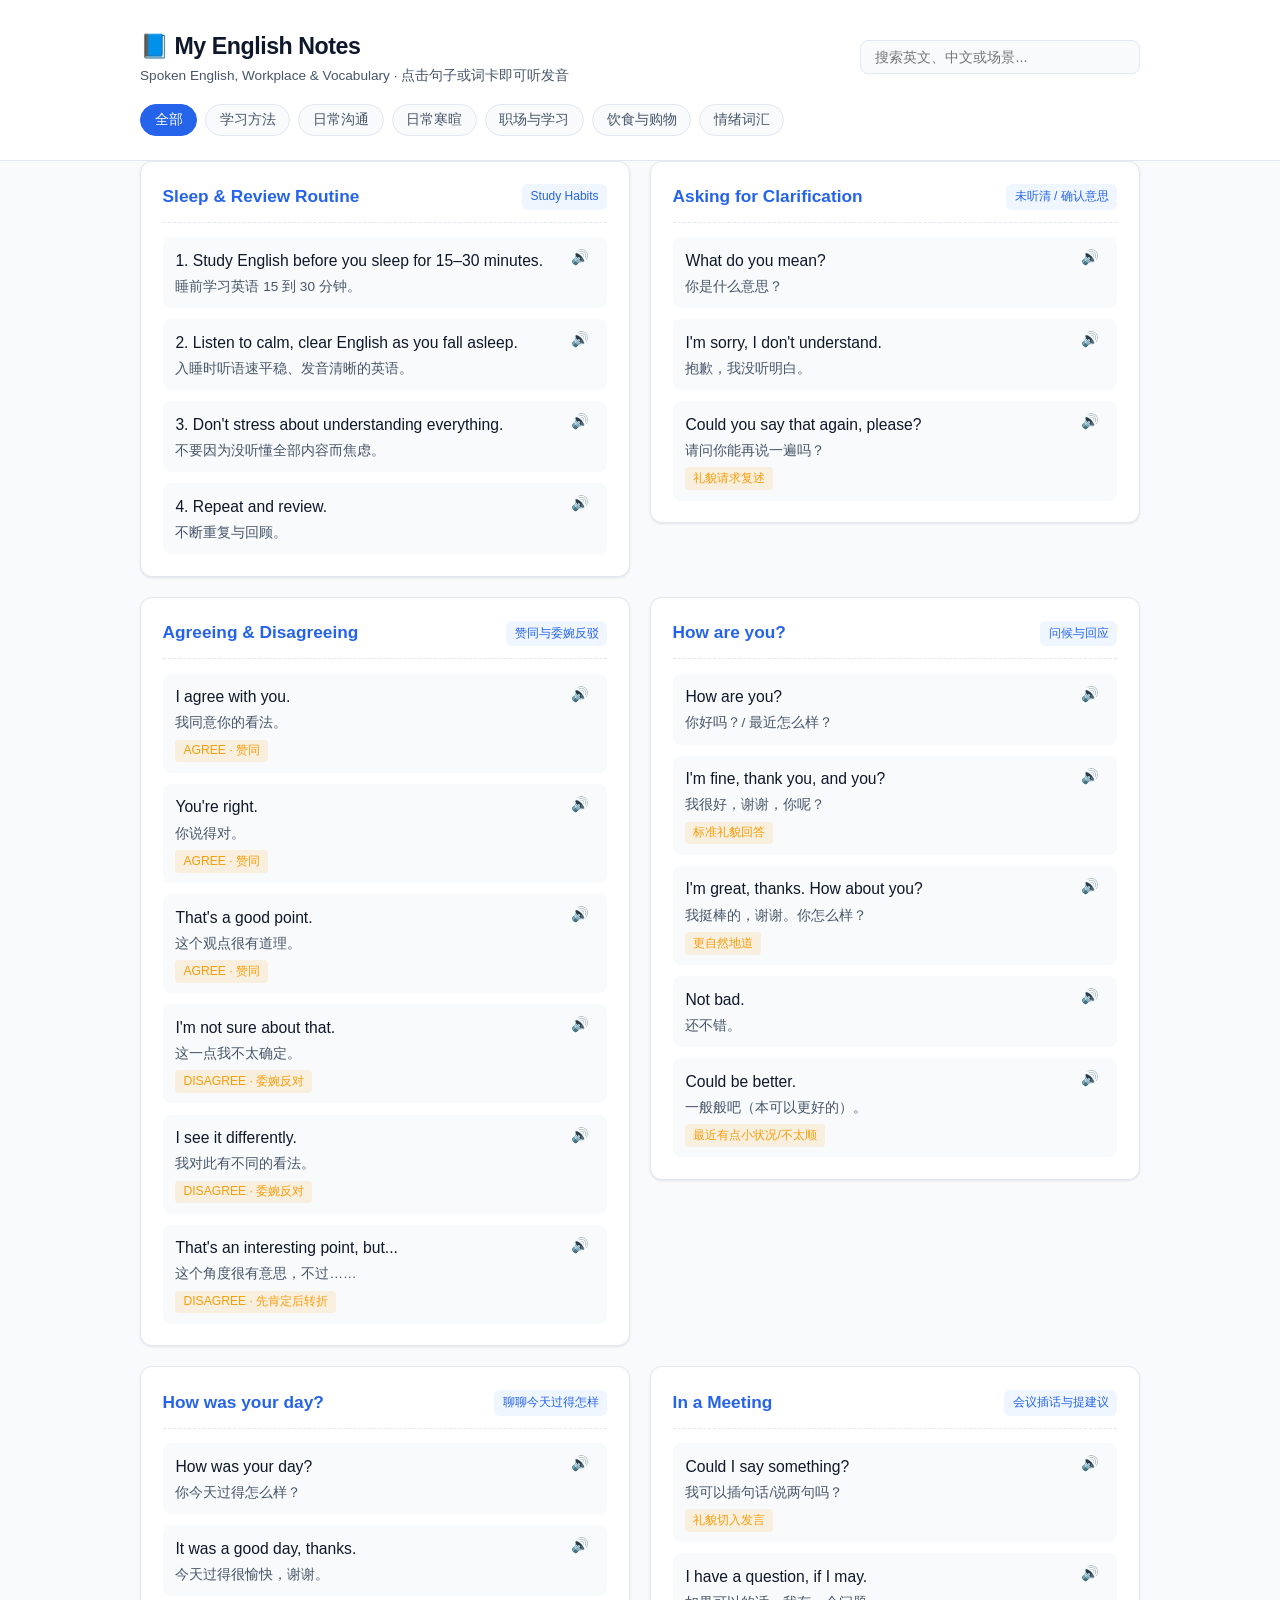
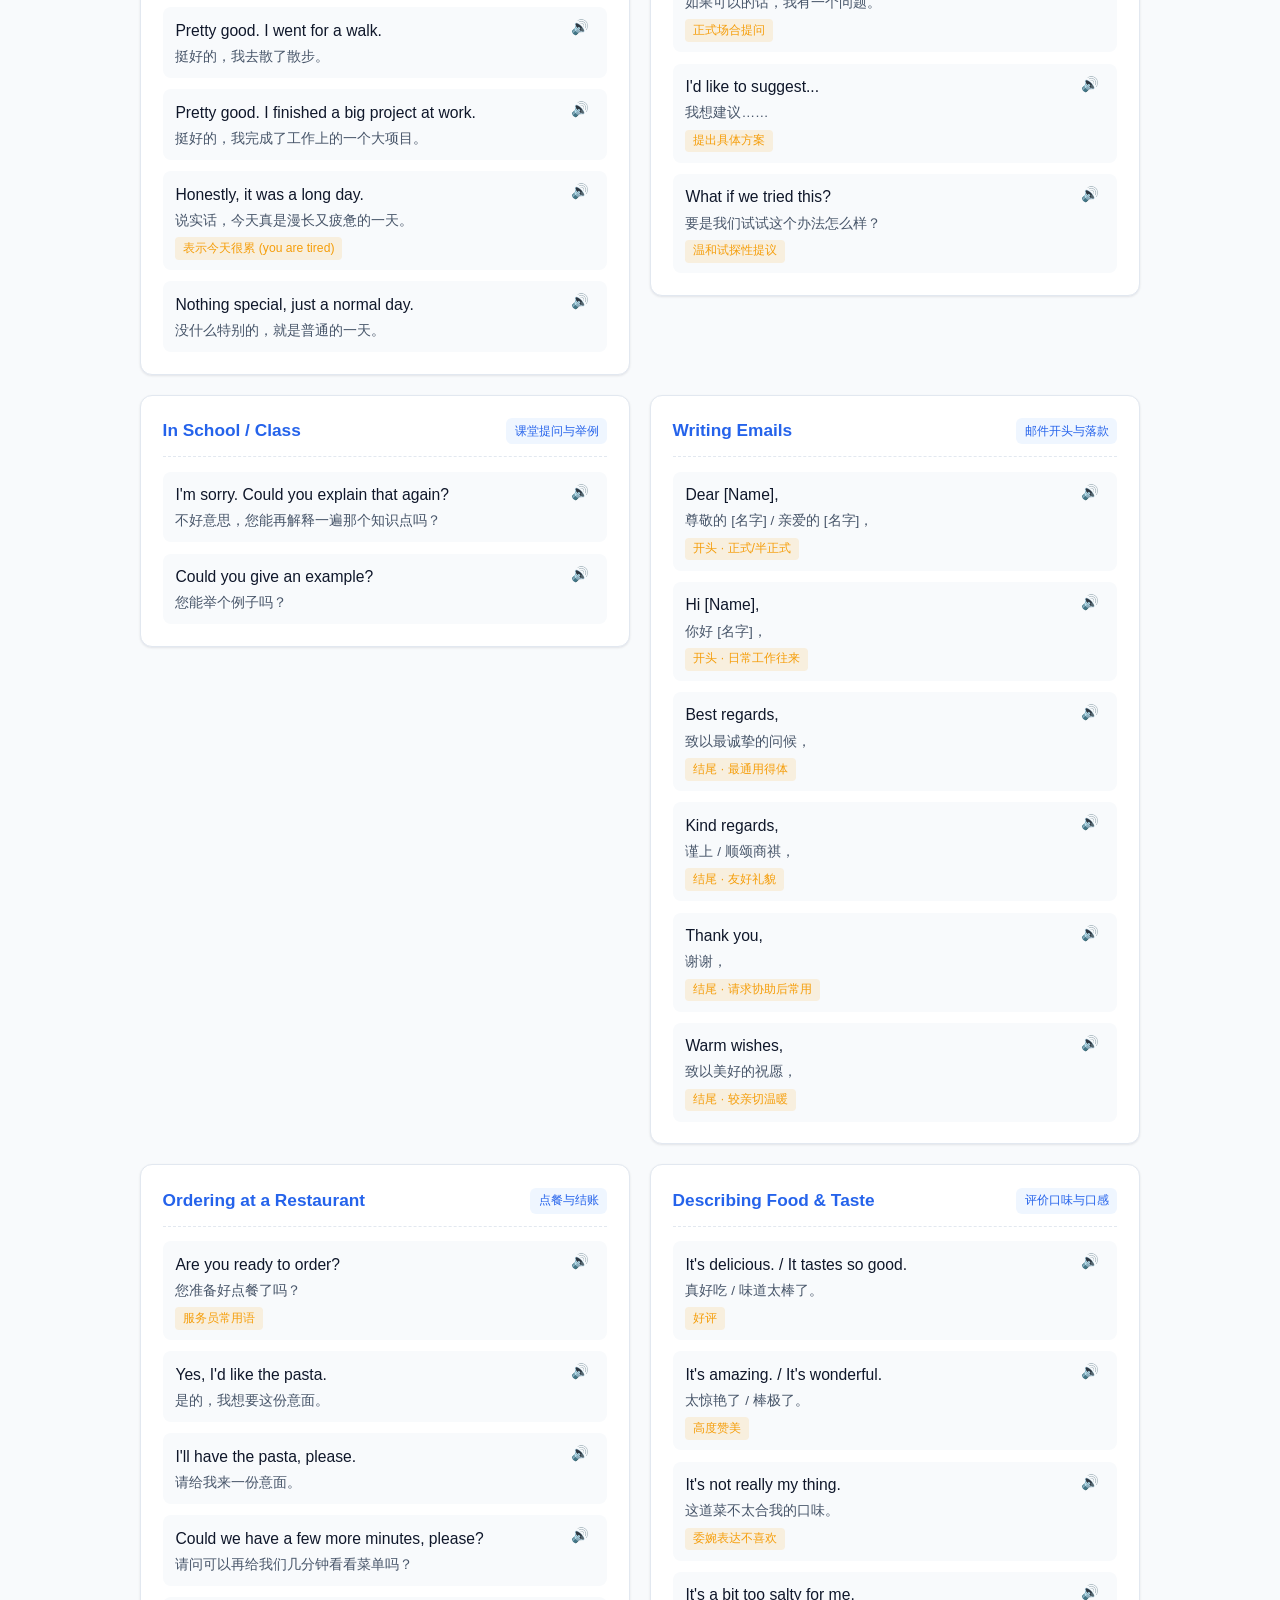
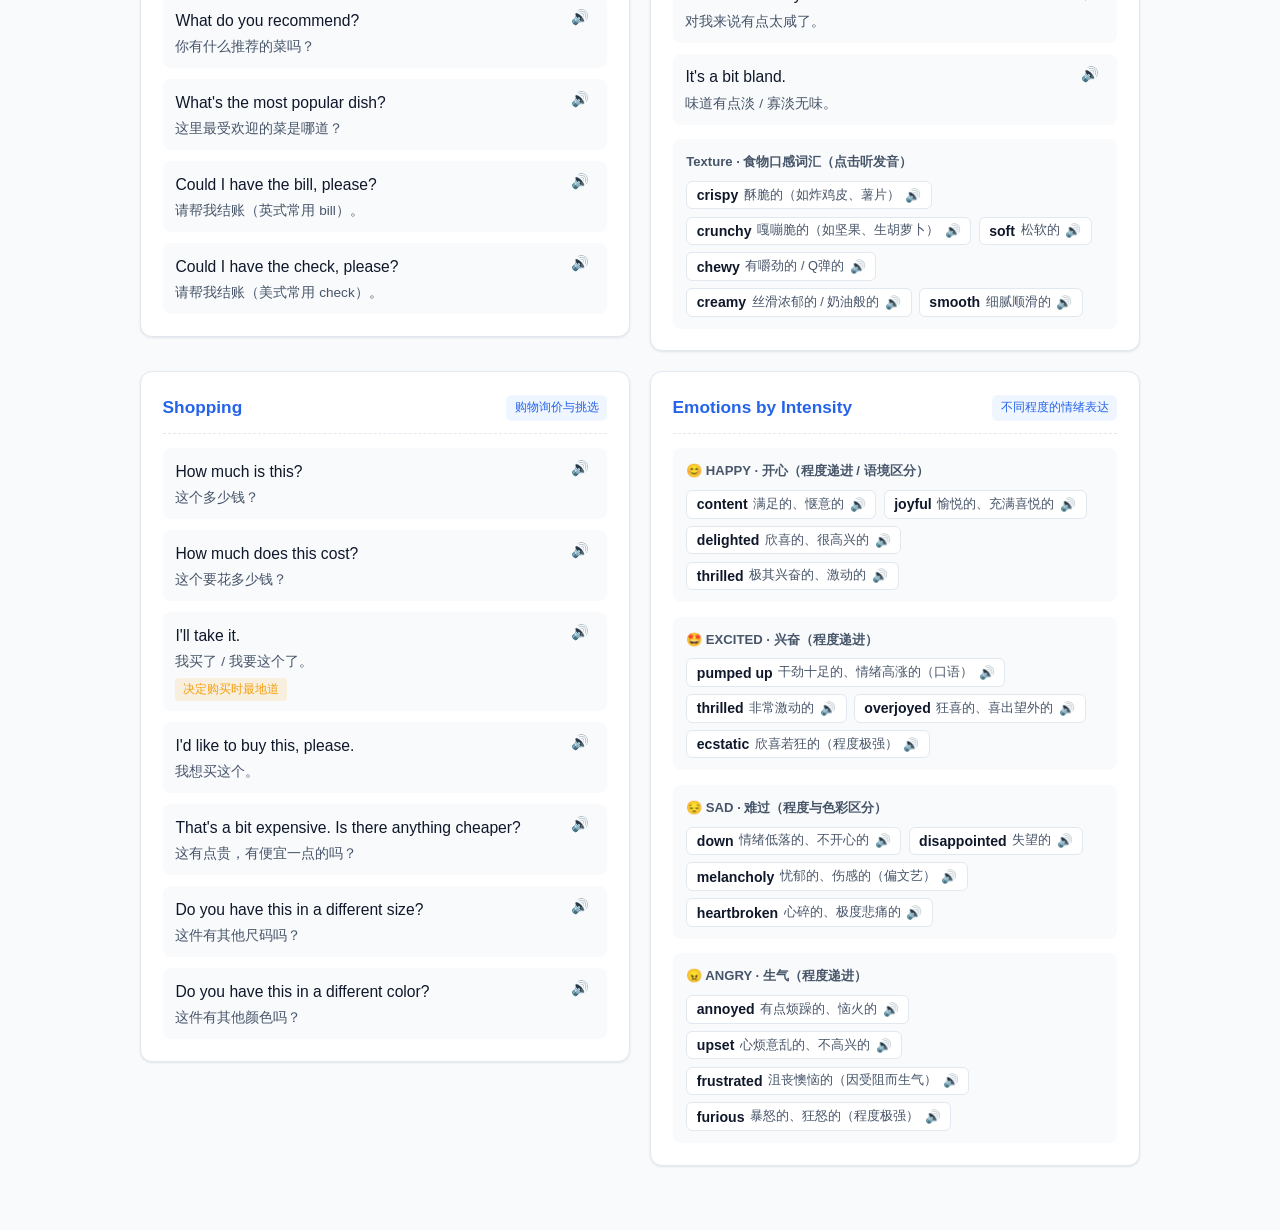
==== index.html @ f91c191b "init: add session 01 english notes" ====
<!doctype html>
<html lang="zh-CN">
  <head>
    <meta charset="UTF-8" />
    <meta name="viewport" content="width=device-width, initial-scale=1.0" />
    <title>My English Notes | 英语口语与场景笔记</title>
    <style>
      :root {
        --bg: #f8fafc;
        --card-bg: #ffffff;
        --text-main: #0f172a;
        --text-sub: #475569;
        --text-muted: #94a3b8;
        --primary: #2563eb;
        --primary-light: #eff6ff;
        --border: #e2e8f0;
        --accent-green: #10b981;
        --accent-amber: #f59e0b;
        --accent-purple: #8b5cf6;
        --shadow:
          0 1px 3px rgba(15, 23, 42, 0.06), 0 1px 2px rgba(15, 23, 42, 0.04);
      }

      @media (prefers-color-scheme: dark) {
        :root {
          --bg: #0f172a;
          --card-bg: #1e293b;
          --text-main: #f1f5f9;
          --text-sub: #cbd5e1;
          --text-muted: #64748b;
          --primary: #60a5fa;
          --primary-light: rgba(59, 130, 246, 0.15);
          --border: #334155;
          --shadow: 0 1px 3px rgba(0, 0, 0, 0.3);
        }
      }

      * {
        box-sizing: border-box;
        margin: 0;
        padding: 0;
      }

      body {
        font-family:
          -apple-system, BlinkMacSystemFont, "Segoe UI", Roboto, "PingFang SC",
          "Microsoft YaHei", sans-serif;
        background-color: var(--bg);
        color: var(--text-main);
        line-height: 1.6;
        padding-bottom: 4rem;
      }

      header {
        background: var(--card-bg);
        border-bottom: 1px solid var(--border);
        padding: 1.75rem 1.25rem 1.25rem;
        position: sticky;
        top: 0;
        z-index: 10;
      }

      .container {
        max-width: 1040px;
        margin: 0 auto;
        padding: 0 1.25rem;
      }

      .header-top {
        display: flex;
        flex-wrap: wrap;
        justify-content: space-between;
        align-items: center;
        gap: 1rem;
        margin-bottom: 1.1rem;
      }

      h1 {
        font-size: 1.45rem;
        font-weight: 700;
        letter-spacing: -0.02em;
      }

      .subtitle {
        font-size: 0.85rem;
        color: var(--text-sub);
      }

      .search-box {
        position: relative;
        width: 100%;
        max-width: 280px;
      }

      .search-box input {
        width: 100%;
        padding: 0.5rem 0.9rem;
        border: 1px solid var(--border);
        border-radius: 8px;
        background: var(--bg);
        color: var(--text-main);
        font-size: 0.9rem;
        outline: none;
        transition: border-color 0.2s;
      }

      .search-box input:focus {
        border-color: var(--primary);
      }

      .filters {
        display: flex;
        gap: 0.5rem;
        overflow-x: auto;
        padding-bottom: 0.25rem;
      }

      .filter-btn {
        border: 1px solid var(--border);
        background: var(--bg);
        color: var(--text-sub);
        padding: 0.35rem 0.85rem;
        border-radius: 999px;
        font-size: 0.85rem;
        cursor: pointer;
        white-space: nowrap;
        transition: all 0.15s;
      }

      .filter-btn:hover {
        border-color: var(--primary);
        color: var(--primary);
      }

      .filter-btn.active {
        background: var(--primary);
        border-color: var(--primary);
        color: #ffffff;
        font-weight: 500;
      }

      main {
        margin-top: 1.75rem;
      }

      .grid {
        display: grid;
        grid-template-columns: repeat(auto-fill, minmax(440px, 1fr));
        gap: 1.25rem;
        align-items: start;
      }

      @media (max-width: 520px) {
        .grid {
          grid-template-columns: 1fr;
        }
      }

      .card {
        background: var(--card-bg);
        border: 1px solid var(--border);
        border-radius: 12px;
        padding: 1.35rem;
        box-shadow: var(--shadow);
        display: flex;
        flex-direction: column;
        gap: 0.9rem;
      }

      .card-header {
        display: flex;
        justify-content: space-between;
        align-items: center;
        border-bottom: 1px dashed var(--border);
        padding-bottom: 0.7rem;
        gap: 0.5rem;
      }

      .card-title {
        font-size: 1.08rem;
        font-weight: 650;
        color: var(--primary);
      }

      .badge {
        font-size: 0.75rem;
        padding: 0.2rem 0.55rem;
        border-radius: 6px;
        background: var(--primary-light);
        color: var(--primary);
        font-weight: 500;
        white-space: nowrap;
      }

      /* 句型列表样式 */
      .phrase-list {
        list-style: none;
        display: flex;
        flex-direction: column;
        gap: 0.7rem;
      }

      .phrase-item {
        padding: 0.65rem 0.8rem;
        border-radius: 8px;
        background: var(--bg);
      }

      .phrase-top {
        display: flex;
        justify-content: space-between;
        align-items: flex-start;
        gap: 0.5rem;
      }

      .en-text {
        font-size: 0.98rem;
        font-weight: 500;
        color: var(--text-main);
      }

      .speak-btn {
        background: none;
        border: none;
        cursor: pointer;
        color: var(--text-muted);
        padding: 0.1rem 0.35rem;
        border-radius: 6px;
        font-size: 0.9rem;
        flex-shrink: 0;
        transition: all 0.15s;
      }

      .speak-btn:hover {
        background: var(--primary-light);
        color: var(--primary);
      }

      .zh-text {
        font-size: 0.85rem;
        color: var(--text-sub);
        margin-top: 0.2rem;
      }

      .note-tag {
        display: inline-block;
        margin-top: 0.35rem;
        font-size: 0.76rem;
        color: var(--accent-amber);
        background: rgba(245, 158, 11, 0.12);
        padding: 0.1rem 0.5rem;
        border-radius: 4px;
      }

      /* 词汇分组芯片样式（用于情绪分级、食物口感） */
      .vocab-group {
        background: var(--bg);
        border-radius: 8px;
        padding: 0.75rem 0.85rem;
      }

      .vocab-group-title {
        font-size: 0.82rem;
        font-weight: 600;
        color: var(--text-sub);
        margin-bottom: 0.55rem;
        display: flex;
        justify-content: space-between;
      }

      .word-pills {
        display: flex;
        flex-wrap: wrap;
        gap: 0.45rem;
      }

      .word-pill {
        display: inline-flex;
        align-items: center;
        gap: 0.35rem;
        background: var(--card-bg);
        border: 1px solid var(--border);
        padding: 0.3rem 0.6rem;
        border-radius: 6px;
        font-size: 0.88rem;
        cursor: pointer;
        transition: all 0.15s;
      }

      .word-pill:hover {
        border-color: var(--primary);
        background: var(--primary-light);
      }

      .word-pill strong {
        color: var(--text-main);
        font-weight: 600;
      }

      .word-pill span {
        color: var(--text-sub);
        font-size: 0.8rem;
      }

      .empty-state {
        text-align: center;
        padding: 3rem 1rem;
        color: var(--text-muted);
        display: none;
      }
    </style>
  </head>
  <body>
    <header>
      <div class="container">
        <div class="header-top">
          <div>
            <h1>📘 My English Notes</h1>
            <div class="subtitle">
              Spoken English, Workplace &amp; Vocabulary ·
              点击句子或词卡即可听发音
            </div>
          </div>
          <div class="search-box">
            <input
              type="text"
              id="searchInput"
              placeholder="搜索英文、中文或场景..."
            />
          </div>
        </div>
        <div class="filters" id="filterBar"></div>
      </div>
    </header>

    <main class="container">
      <div class="grid" id="notesGrid"></div>
      <div class="empty-state" id="emptyState">
        没有找到匹配的笔记，换个关键词试试吧。
      </div>
    </main>

    <script>
      const NOTES_DATA = [
        {
          category: "学习方法",
          title: "Sleep & Review Routine",
          tag: "Study Habits",
          type: "phrases",
          items: [
            {
              en: "1. Study English before you sleep for 15–30 minutes.",
              zh: "睡前学习英语 15 到 30 分钟。",
            },
            {
              en: "2. Listen to calm, clear English as you fall asleep.",
              zh: "入睡时听语速平稳、发音清晰的英语。",
            },
            {
              en: "3. Don't stress about understanding everything.",
              zh: "不要因为没听懂全部内容而焦虑。",
            },
            { en: "4. Repeat and review.", zh: "不断重复与回顾。" },
          ],
        },
        {
          category: "日常沟通",
          title: "Asking for Clarification",
          tag: "未听清 / 确认意思",
          type: "phrases",
          items: [
            { en: "What do you mean?", zh: "你是什么意思？" },
            { en: "I'm sorry, I don't understand.", zh: "抱歉，我没听明白。" },
            {
              en: "Could you say that again, please?",
              zh: "请问你能再说一遍吗？",
              note: "礼貌请求复述",
            },
          ],
        },
        {
          category: "日常沟通",
          title: "Agreeing & Disagreeing",
          tag: "赞同与委婉反驳",
          type: "phrases",
          items: [
            {
              en: "I agree with you.",
              zh: "我同意你的看法。",
              note: "AGREE · 赞同",
            },
            { en: "You're right.", zh: "你说得对。", note: "AGREE · 赞同" },
            {
              en: "That's a good point.",
              zh: "这个观点很有道理。",
              note: "AGREE · 赞同",
            },
            {
              en: "I'm not sure about that.",
              zh: "这一点我不太确定。",
              note: "DISAGREE · 委婉反对",
            },
            {
              en: "I see it differently.",
              zh: "我对此有不同的看法。",
              note: "DISAGREE · 委婉反对",
            },
            {
              en: "That's an interesting point, but...",
              zh: "这个角度很有意思，不过……",
              note: "DISAGREE · 先肯定后转折",
            },
          ],
        },
        {
          category: "日常寒暄",
          title: "How are you?",
          tag: "问候与回应",
          type: "phrases",
          items: [
            { en: "How are you?", zh: "你好吗？/ 最近怎么样？" },
            {
              en: "I'm fine, thank you, and you?",
              zh: "我很好，谢谢，你呢？",
              note: "标准礼貌回答",
            },
            {
              en: "I'm great, thanks. How about you?",
              zh: "我挺棒的，谢谢。你怎么样？",
              note: "更自然地道",
            },
            { en: "Not bad.", zh: "还不错。" },
            {
              en: "Could be better.",
              zh: "一般般吧（本可以更好的）。",
              note: "最近有点小状况/不太顺",
            },
          ],
        },
        {
          category: "日常寒暄",
          title: "How was your day?",
          tag: "聊聊今天过得怎样",
          type: "phrases",
          items: [
            { en: "How was your day?", zh: "你今天过得怎么样？" },
            { en: "It was a good day, thanks.", zh: "今天过得很愉快，谢谢。" },
            {
              en: "Pretty good. I went for a walk.",
              zh: "挺好的，我去散了散步。",
            },
            {
              en: "Pretty good. I finished a big project at work.",
              zh: "挺好的，我完成了工作上的一个大项目。",
            },
            {
              en: "Honestly, it was a long day.",
              zh: "说实话，今天真是漫长又疲惫的一天。",
              note: "表示今天很累 (you are tired)",
            },
            {
              en: "Nothing special, just a normal day.",
              zh: "没什么特别的，就是普通的一天。",
            },
          ],
        },
        {
          category: "职场与学习",
          title: "In a Meeting",
          tag: "会议插话与提建议",
          type: "phrases",
          items: [
            {
              en: "Could I say something?",
              zh: "我可以插句话/说两句吗？",
              note: "礼貌切入发言",
            },
            {
              en: "I have a question, if I may.",
              zh: "如果可以的话，我有一个问题。",
              note: "正式场合提问",
            },
            {
              en: "I'd like to suggest...",
              zh: "我想建议……",
              note: "提出具体方案",
            },
            {
              en: "What if we tried this?",
              zh: "要是我们试试这个办法怎么样？",
              note: "温和试探性提议",
            },
          ],
        },
        {
          category: "职场与学习",
          title: "In School / Class",
          tag: "课堂提问与举例",
          type: "phrases",
          items: [
            {
              en: "I'm sorry. Could you explain that again?",
              zh: "不好意思，您能再解释一遍那个知识点吗？",
            },
            { en: "Could you give an example?", zh: "您能举个例子吗？" },
          ],
        },
        {
          category: "职场与学习",
          title: "Writing Emails",
          tag: "邮件开头与落款",
          type: "phrases",
          items: [
            {
              en: "Dear [Name],",
              zh: "尊敬的 [名字] / 亲爱的 [名字]，",
              note: "开头 · 正式/半正式",
            },
            {
              en: "Hi [Name],",
              zh: "你好 [名字]，",
              note: "开头 · 日常工作往来",
            },
            {
              en: "Best regards,",
              zh: "致以最诚挚的问候，",
              note: "结尾 · 最通用得体",
            },
            {
              en: "Kind regards,",
              zh: "谨上 / 顺颂商祺，",
              note: "结尾 · 友好礼貌",
            },
            { en: "Thank you,", zh: "谢谢，", note: "结尾 · 请求协助后常用" },
            {
              en: "Warm wishes,",
              zh: "致以美好的祝愿，",
              note: "结尾 · 较亲切温暖",
            },
          ],
        },
        {
          category: "饮食与购物",
          title: "Ordering at a Restaurant",
          tag: "点餐与结账",
          type: "phrases",
          items: [
            {
              en: "Are you ready to order?",
              zh: "您准备好点餐了吗？",
              note: "服务员常用语",
            },
            { en: "Yes, I'd like the pasta.", zh: "是的，我想要这份意面。" },
            { en: "I'll have the pasta, please.", zh: "请给我来一份意面。" },
            {
              en: "Could we have a few more minutes, please?",
              zh: "请问可以再给我们几分钟看看菜单吗？",
            },
            { en: "What do you recommend?", zh: "你有什么推荐的菜吗？" },
            {
              en: "What's the most popular dish?",
              zh: "这里最受欢迎的菜是哪道？",
            },
            {
              en: "Could I have the bill, please?",
              zh: "请帮我结账（英式常用 bill）。",
            },
            {
              en: "Could I have the check, please?",
              zh: "请帮我结账（美式常用 check）。",
            },
          ],
        },
        {
          category: "饮食与购物",
          title: "Describing Food & Taste",
          tag: "评价口味与口感",
          type: "phrases",
          items: [
            {
              en: "It's delicious. / It tastes so good.",
              zh: "真好吃 / 味道太棒了。",
              note: "好评",
            },
            {
              en: "It's amazing. / It's wonderful.",
              zh: "太惊艳了 / 棒极了。",
              note: "高度赞美",
            },
            {
              en: "It's not really my thing.",
              zh: "这道菜不太合我的口味。",
              note: "委婉表达不喜欢",
            },
            { en: "It's a bit too salty for me.", zh: "对我来说有点太咸了。" },
            { en: "It's a bit bland.", zh: "味道有点淡 / 寡淡无味。" },
          ],
          vocabGroups: [
            {
              label: "Texture · 食物口感词汇（点击听发音）",
              words: [
                { en: "crispy", zh: "酥脆的（如炸鸡皮、薯片）" },
                { en: "crunchy", zh: "嘎嘣脆的（如坚果、生胡萝卜）" },
                { en: "soft", zh: "松软的" },
                { en: "chewy", zh: "有嚼劲的 / Q弹的" },
                { en: "creamy", zh: "丝滑浓郁的 / 奶油般的" },
                { en: "smooth", zh: "细腻顺滑的" },
              ],
            },
          ],
        },
        {
          category: "饮食与购物",
          title: "Shopping",
          tag: "购物询价与挑选",
          type: "phrases",
          items: [
            { en: "How much is this?", zh: "这个多少钱？" },
            { en: "How much does this cost?", zh: "这个要花多少钱？" },
            {
              en: "I'll take it.",
              zh: "我买了 / 我要这个了。",
              note: "决定购买时最地道",
            },
            { en: "I'd like to buy this, please.", zh: "我想买这个。" },
            {
              en: "That's a bit expensive. Is there anything cheaper?",
              zh: "这有点贵，有便宜一点的吗？",
            },
            {
              en: "Do you have this in a different size?",
              zh: "这件有其他尺码吗？",
            },
            {
              en: "Do you have this in a different color?",
              zh: "这件有其他颜色吗？",
            },
          ],
        },
        {
          category: "情绪词汇",
          title: "Emotions by Intensity",
          tag: "不同程度的情绪表达",
          type: "vocab",
          vocabGroups: [
            {
              label: "😊 HAPPY · 开心（程度递进 / 语境区分）",
              words: [
                { en: "content", zh: "满足的、惬意的" },
                { en: "joyful", zh: "愉悦的、充满喜悦的" },
                { en: "delighted", zh: "欣喜的、很高兴的" },
                { en: "thrilled", zh: "极其兴奋的、激动的" },
              ],
            },
            {
              label: "🤩 EXCITED · 兴奋（程度递进）",
              words: [
                { en: "pumped up", zh: "干劲十足的、情绪高涨的（口语）" },
                { en: "thrilled", zh: "非常激动的" },
                { en: "overjoyed", zh: "狂喜的、喜出望外的" },
                { en: "ecstatic", zh: "欣喜若狂的（程度极强）" },
              ],
            },
            {
              label: "😔 SAD · 难过（程度与色彩区分）",
              words: [
                { en: "down", zh: "情绪低落的、不开心的" },
                { en: "disappointed", zh: "失望的" },
                { en: "melancholy", zh: "忧郁的、伤感的（偏文艺）" },
                { en: "heartbroken", zh: "心碎的、极度悲痛的" },
              ],
            },
            {
              label: "😠 ANGRY · 生气（程度递进）",
              words: [
                { en: "annoyed", zh: "有点烦躁的、恼火的" },
                { en: "upset", zh: "心烦意乱的、不高兴的" },
                { en: "frustrated", zh: "沮丧懊恼的（因受阻而生气）" },
                { en: "furious", zh: "暴怒的、狂怒的（程度极强）" },
              ],
            },
          ],
        },
      ];

      let currentCategory = "全部";
      let searchQuery = "";

      const filterBar = document.getElementById("filterBar");
      const notesGrid = document.getElementById("notesGrid");
      const emptyState = document.getElementById("emptyState");
      const searchInput = document.getElementById("searchInput");

      function speakText(text) {
        if (!("speechSynthesis" in window)) {
          alert("当前浏览器不支持语音朗读功能。");
          return;
        }
        window.speechSynthesis.cancel();
        const cleanText = text
          .replace(/^\d+\.\s*/, "")
          .replace(/\[Name\]/gi, "Sarah");
        const utterance = new SpeechSynthesisUtterance(cleanText);
        utterance.lang = "en-US";
        utterance.rate = 0.92;
        window.speechSynthesis.speak(utterance);
      }

      function renderFilters() {
        const categories = [
          "全部",
          ...new Set(NOTES_DATA.map((n) => n.category)),
        ];
        filterBar.innerHTML = categories
          .map(
            (cat) => `
        <button class="filter-btn ${cat === currentCategory ? "active" : ""}" data-cat="${cat}">
          ${cat}
        </button>
      `,
          )
          .join("");

        filterBar.querySelectorAll(".filter-btn").forEach((btn) => {
          btn.addEventListener("click", () => {
            currentCategory = btn.dataset.cat;
            renderFilters();
            renderCards();
          });
        });
      }

      function renderCards() {
        const q = searchQuery.trim().toLowerCase();
        let html = "";
        let count = 0;

        NOTES_DATA.forEach((group) => {
          if (currentCategory !== "全部" && group.category !== currentCategory)
            return;

          const filteredItems = (group.items || []).filter((item) => {
            if (!q) return true;
            return (
              item.en.toLowerCase().includes(q) ||
              item.zh.toLowerCase().includes(q) ||
              (item.note && item.note.toLowerCase().includes(q)) ||
              group.title.toLowerCase().includes(q)
            );
          });

          const filteredVocabGroups = (group.vocabGroups || [])
            .map((vg) => {
              const matchedWords = vg.words.filter((w) => {
                if (!q) return true;
                return (
                  w.en.toLowerCase().includes(q) ||
                  w.zh.toLowerCase().includes(q) ||
                  vg.label.toLowerCase().includes(q) ||
                  group.title.toLowerCase().includes(q)
                );
              });
              return { ...vg, words: matchedWords };
            })
            .filter((vg) => vg.words.length > 0);

          if (filteredItems.length === 0 && filteredVocabGroups.length === 0)
            return;
          count++;

          const itemsHtml =
            filteredItems.length > 0
              ? `
          <ul class="phrase-list">
            ${filteredItems
              .map(
                (item) => `
              <li class="phrase-item">
                <div class="phrase-top">
                  <span class="en-text">${item.en}</span>
                  <button class="speak-btn" title="点击朗读" onclick="speakText('${item.en.replace(/'/g, "\\'")}')">🔊</button>
                </div>
                <div class="zh-text">${item.zh}</div>
                ${item.note ? `<span class="note-tag">${item.note}</span>` : ""}
              </li>
            `,
              )
              .join("")}
          </ul>
        `
              : "";

          const vocabHtml = filteredVocabGroups
            .map(
              (vg) => `
          <div class="vocab-group">
            <div class="vocab-group-title">
              <span>${vg.label}</span>
            </div>
            <div class="word-pills">
              ${vg.words
                .map(
                  (w) => `
                <button class="word-pill" title="点击朗读 ${w.en}" onclick="speakText('${w.en.replace(/'/g, "\\'")}')">
                  <strong>${w.en}</strong>
                  <span>${w.zh}</span>
                  <span>🔊</span>
                </button>
              `,
                )
                .join("")}
            </div>
          </div>
        `,
            )
            .join("");

          html += `
          <section class="card">
            <div class="card-header">
              <h2 class="card-title">${group.title}</h2>
              <span class="badge">${group.tag}</span>
            </div>
            ${itemsHtml}
            ${vocabHtml}
          </section>
        `;
        });

        notesGrid.innerHTML = html;
        emptyState.style.display = count === 0 ? "block" : "none";
      }

      searchInput.addEventListener("input", (e) => {
        searchQuery = e.target.value;
        renderCards();
      });

      renderFilters();
      renderCards();
    </script>
  </body>
</html>
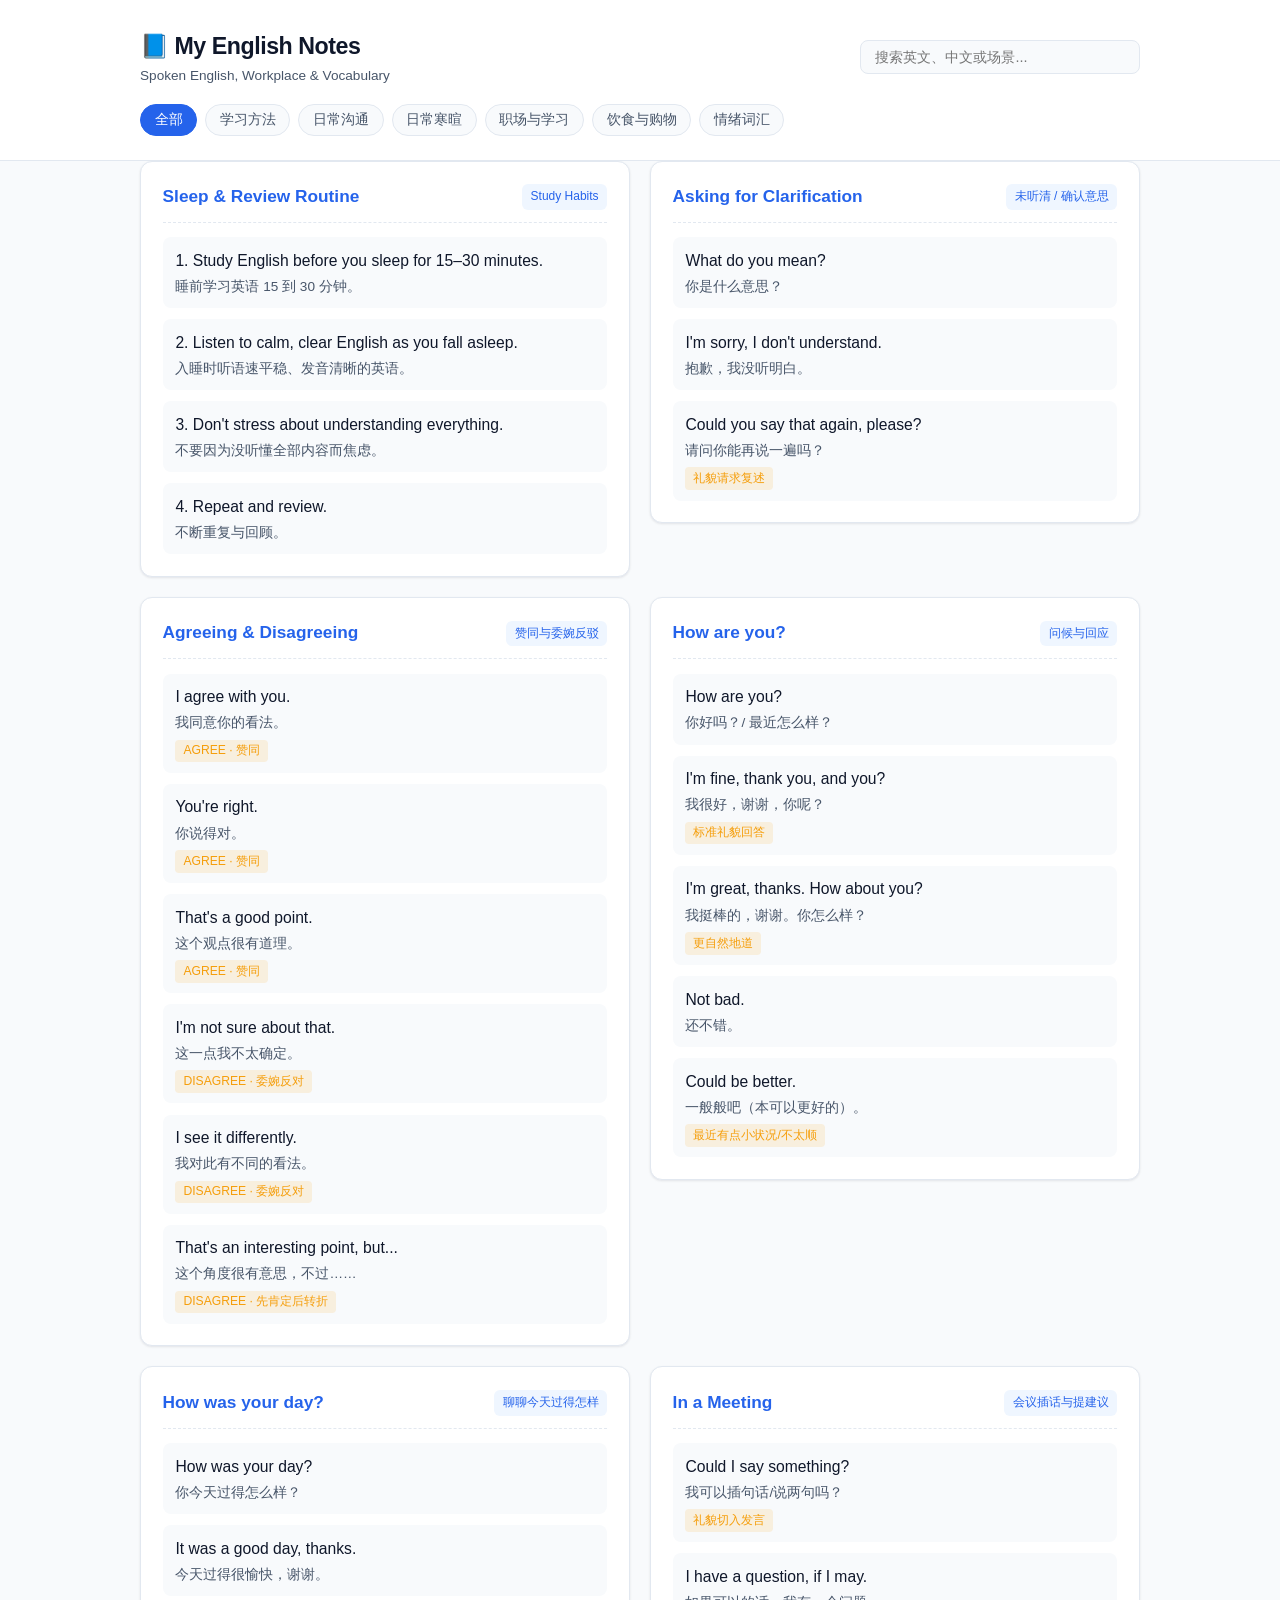
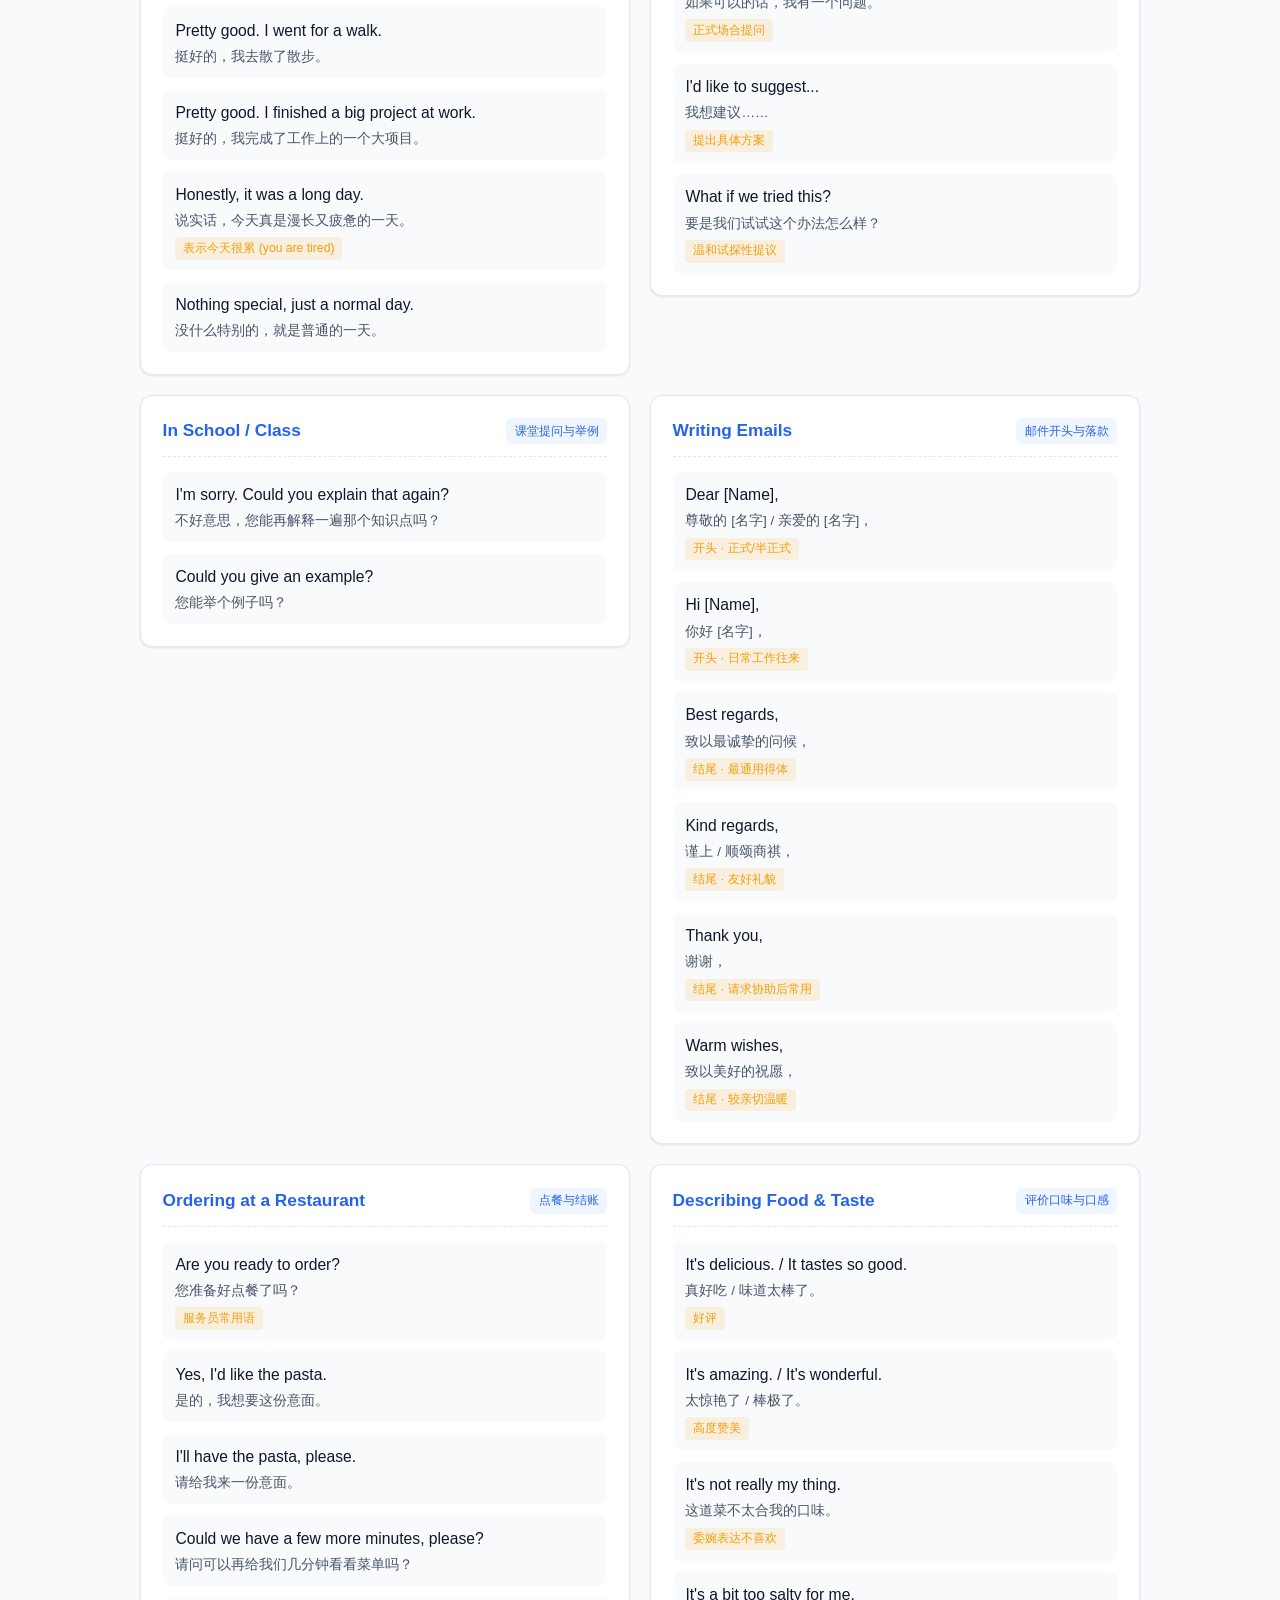
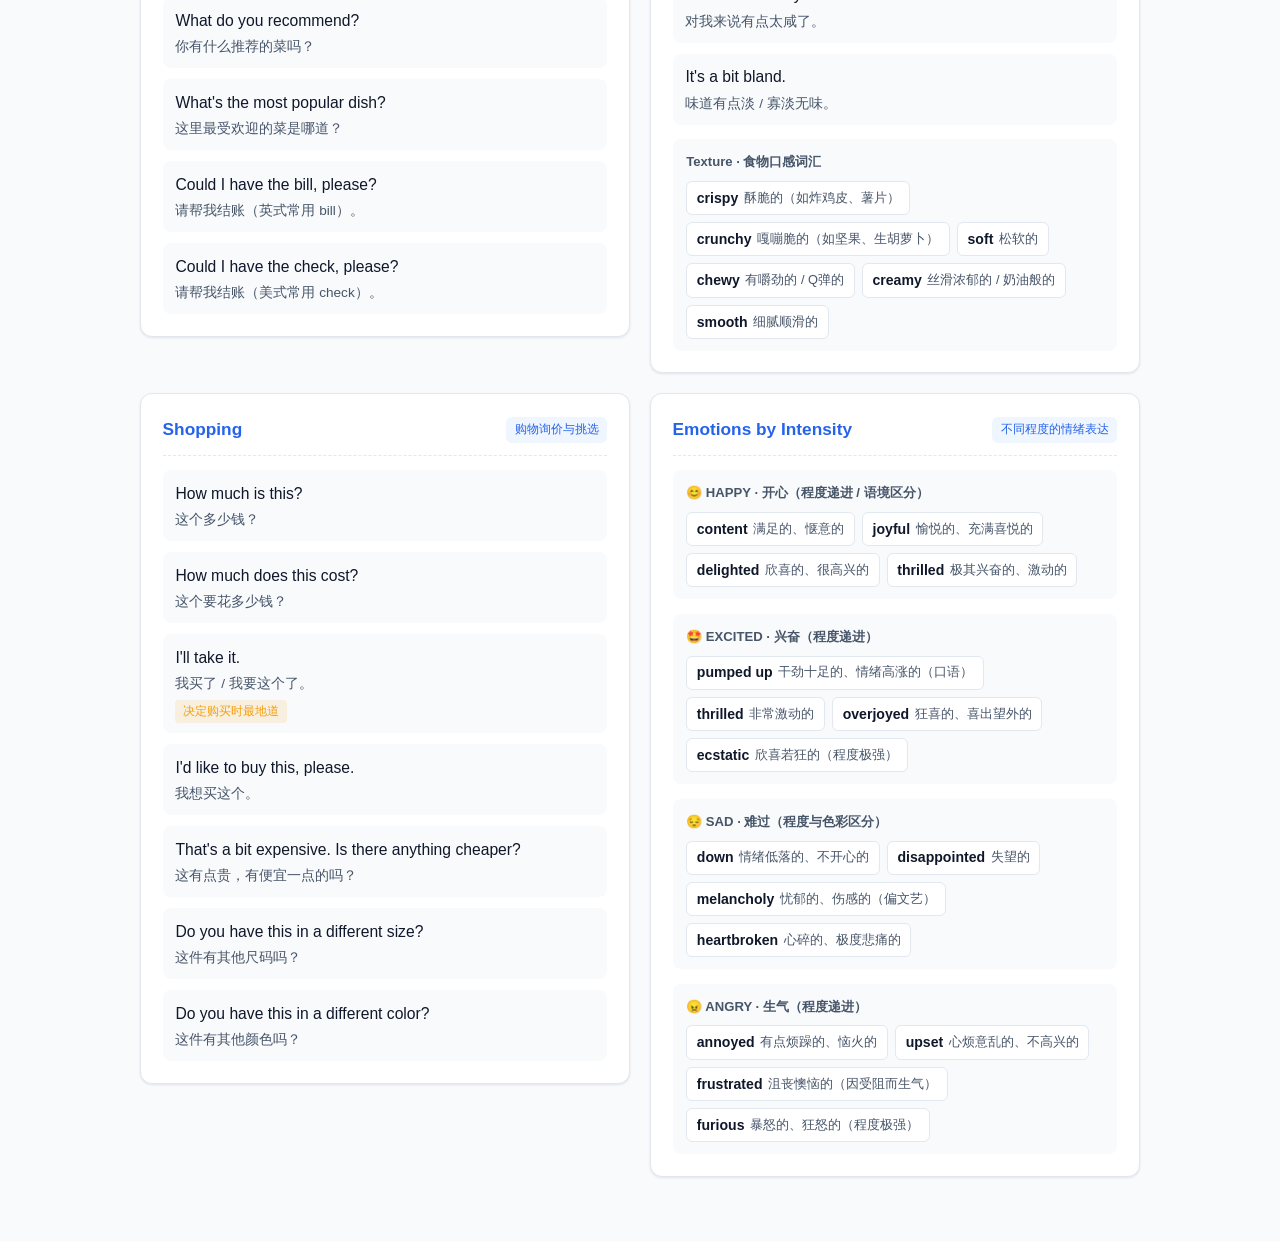
==== commit 082ec35d: "更新" ====
--- a/index.html
+++ b/index.html
@@ -4,6 +4,7 @@
     <meta charset="UTF-8" />
     <meta name="viewport" content="width=device-width, initial-scale=1.0" />
     <title>My English Notes | 英语口语与场景笔记</title>
+    <link rel="icon" type="image/svg+xml" href="favicon.svg" />
     <style>
       :root {
         --bg: #f8fafc;
@@ -219,23 +220,6 @@
         color: var(--text-main);
       }
 
-      .speak-btn {
-        background: none;
-        border: none;
-        cursor: pointer;
-        color: var(--text-muted);
-        padding: 0.1rem 0.35rem;
-        border-radius: 6px;
-        font-size: 0.9rem;
-        flex-shrink: 0;
-        transition: all 0.15s;
-      }
-
-      .speak-btn:hover {
-        background: var(--primary-light);
-        color: var(--primary);
-      }
-
       .zh-text {
         font-size: 0.85rem;
         color: var(--text-sub);
@@ -283,13 +267,6 @@
         padding: 0.3rem 0.6rem;
         border-radius: 6px;
         font-size: 0.88rem;
-        cursor: pointer;
-        transition: all 0.15s;
-      }
-
-      .word-pill:hover {
-        border-color: var(--primary);
-        background: var(--primary-light);
       }
 
       .word-pill strong {
@@ -317,8 +294,7 @@
           <div>
             <h1>📘 My English Notes</h1>
             <div class="subtitle">
-              Spoken English, Workplace &amp; Vocabulary ·
-              点击句子或词卡即可听发音
+              Spoken English, Workplace &amp; Vocabulary
             </div>
           </div>
           <div class="search-box">
@@ -597,7 +573,7 @@
           ],
           vocabGroups: [
             {
-              label: "Texture · 食物口感词汇（点击听发音）",
+              label: "Texture · 食物口感词汇",
               words: [
                 { en: "crispy", zh: "酥脆的（如炸鸡皮、薯片）" },
                 { en: "crunchy", zh: "嘎嘣脆的（如坚果、生胡萝卜）" },
@@ -690,21 +666,6 @@
       const notesGrid = document.getElementById("notesGrid");
       const emptyState = document.getElementById("emptyState");
       const searchInput = document.getElementById("searchInput");
-
-      function speakText(text) {
-        if (!("speechSynthesis" in window)) {
-          alert("当前浏览器不支持语音朗读功能。");
-          return;
-        }
-        window.speechSynthesis.cancel();
-        const cleanText = text
-          .replace(/^\d+\.\s*/, "")
-          .replace(/\[Name\]/gi, "Sarah");
-        const utterance = new SpeechSynthesisUtterance(cleanText);
-        utterance.lang = "en-US";
-        utterance.rate = 0.92;
-        window.speechSynthesis.speak(utterance);
-      }
 
       function renderFilters() {
         const categories = [
@@ -778,7 +739,6 @@
               <li class="phrase-item">
                 <div class="phrase-top">
                   <span class="en-text">${item.en}</span>
-                  <button class="speak-btn" title="点击朗读" onclick="speakText('${item.en.replace(/'/g, "\\'")}')">🔊</button>
                 </div>
                 <div class="zh-text">${item.zh}</div>
                 ${item.note ? `<span class="note-tag">${item.note}</span>` : ""}
@@ -801,11 +761,10 @@
               ${vg.words
                 .map(
                   (w) => `
-                <button class="word-pill" title="点击朗读 ${w.en}" onclick="speakText('${w.en.replace(/'/g, "\\'")}')">
+                <div class="word-pill">
                   <strong>${w.en}</strong>
                   <span>${w.zh}</span>
-                  <span>🔊</span>
-                </button>
+                </div>
               `,
                 )
                 .join("")}
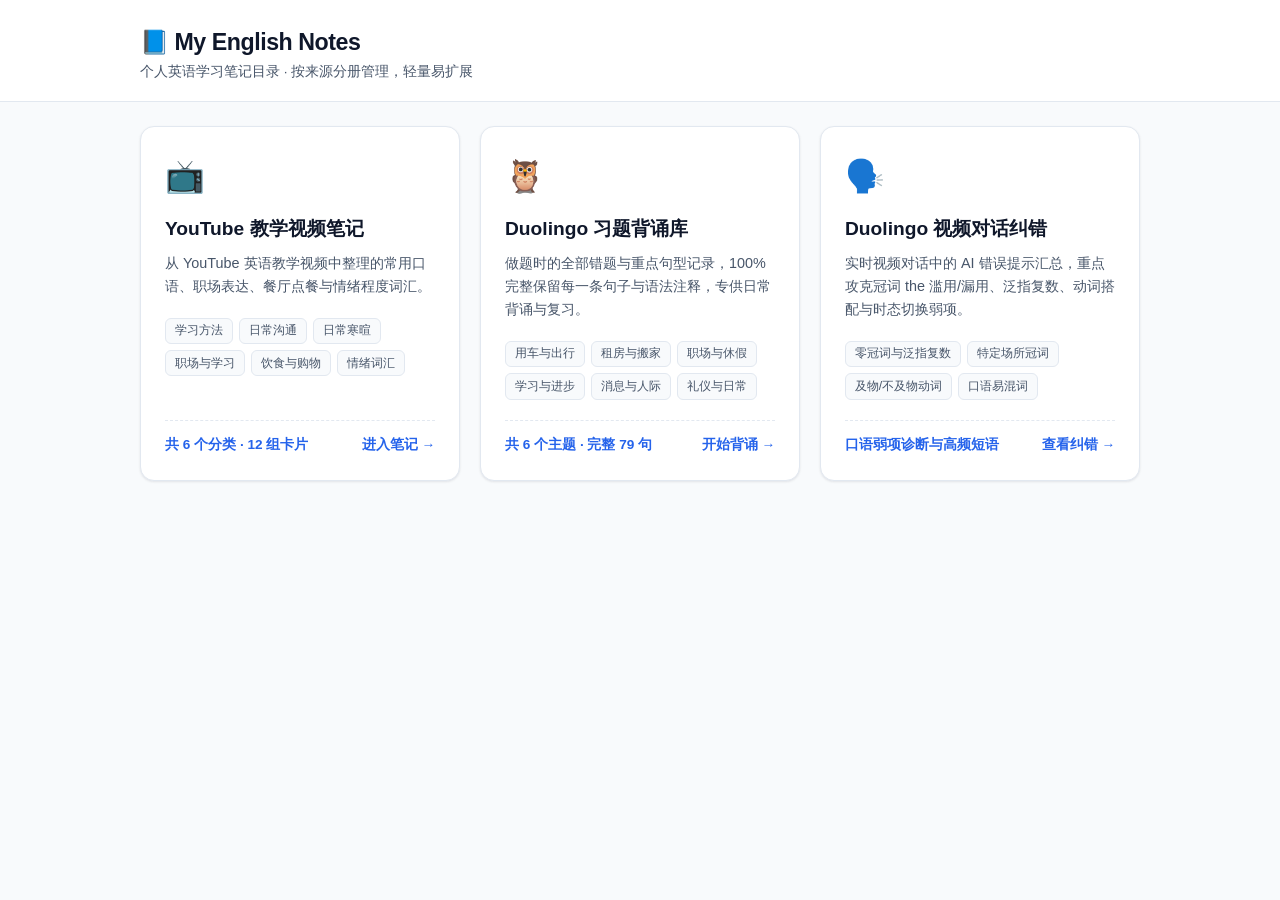
==== commit 2b517a46: "更新" ====
--- a/index.html
+++ b/index.html
@@ -3,800 +3,90 @@
   <head>
     <meta charset="UTF-8" />
     <meta name="viewport" content="width=device-width, initial-scale=1.0" />
-    <title>My English Notes | 英语口语与场景笔记</title>
+    <title>My English Notes | 英语学习笔记索引</title>
     <link rel="icon" type="image/svg+xml" href="favicon.svg" />
-    <style>
-      :root {
-        --bg: #f8fafc;
-        --card-bg: #ffffff;
-        --text-main: #0f172a;
-        --text-sub: #475569;
-        --text-muted: #94a3b8;
-        --primary: #2563eb;
-        --primary-light: #eff6ff;
-        --border: #e2e8f0;
-        --accent-green: #10b981;
-        --accent-amber: #f59e0b;
-        --accent-purple: #8b5cf6;
-        --shadow:
-          0 1px 3px rgba(15, 23, 42, 0.06), 0 1px 2px rgba(15, 23, 42, 0.04);
-      }
-
-      @media (prefers-color-scheme: dark) {
-        :root {
-          --bg: #0f172a;
-          --card-bg: #1e293b;
-          --text-main: #f1f5f9;
-          --text-sub: #cbd5e1;
-          --text-muted: #64748b;
-          --primary: #60a5fa;
-          --primary-light: rgba(59, 130, 246, 0.15);
-          --border: #334155;
-          --shadow: 0 1px 3px rgba(0, 0, 0, 0.3);
-        }
-      }
-
-      * {
-        box-sizing: border-box;
-        margin: 0;
-        padding: 0;
-      }
-
-      body {
-        font-family:
-          -apple-system, BlinkMacSystemFont, "Segoe UI", Roboto, "PingFang SC",
-          "Microsoft YaHei", sans-serif;
-        background-color: var(--bg);
-        color: var(--text-main);
-        line-height: 1.6;
-        padding-bottom: 4rem;
-      }
-
-      header {
-        background: var(--card-bg);
-        border-bottom: 1px solid var(--border);
-        padding: 1.75rem 1.25rem 1.25rem;
-        position: sticky;
-        top: 0;
-        z-index: 10;
-      }
-
-      .container {
-        max-width: 1040px;
-        margin: 0 auto;
-        padding: 0 1.25rem;
-      }
-
-      .header-top {
-        display: flex;
-        flex-wrap: wrap;
-        justify-content: space-between;
-        align-items: center;
-        gap: 1rem;
-        margin-bottom: 1.1rem;
-      }
-
-      h1 {
-        font-size: 1.45rem;
-        font-weight: 700;
-        letter-spacing: -0.02em;
-      }
-
-      .subtitle {
-        font-size: 0.85rem;
-        color: var(--text-sub);
-      }
-
-      .search-box {
-        position: relative;
-        width: 100%;
-        max-width: 280px;
-      }
-
-      .search-box input {
-        width: 100%;
-        padding: 0.5rem 0.9rem;
-        border: 1px solid var(--border);
-        border-radius: 8px;
-        background: var(--bg);
-        color: var(--text-main);
-        font-size: 0.9rem;
-        outline: none;
-        transition: border-color 0.2s;
-      }
-
-      .search-box input:focus {
-        border-color: var(--primary);
-      }
-
-      .filters {
-        display: flex;
-        gap: 0.5rem;
-        overflow-x: auto;
-        padding-bottom: 0.25rem;
-      }
-
-      .filter-btn {
-        border: 1px solid var(--border);
-        background: var(--bg);
-        color: var(--text-sub);
-        padding: 0.35rem 0.85rem;
-        border-radius: 999px;
-        font-size: 0.85rem;
-        cursor: pointer;
-        white-space: nowrap;
-        transition: all 0.15s;
-      }
-
-      .filter-btn:hover {
-        border-color: var(--primary);
-        color: var(--primary);
-      }
-
-      .filter-btn.active {
-        background: var(--primary);
-        border-color: var(--primary);
-        color: #ffffff;
-        font-weight: 500;
-      }
-
-      main {
-        margin-top: 1.75rem;
-      }
-
-      .grid {
-        display: grid;
-        grid-template-columns: repeat(auto-fill, minmax(440px, 1fr));
-        gap: 1.25rem;
-        align-items: start;
-      }
-
-      @media (max-width: 520px) {
-        .grid {
-          grid-template-columns: 1fr;
-        }
-      }
-
-      .card {
-        background: var(--card-bg);
-        border: 1px solid var(--border);
-        border-radius: 12px;
-        padding: 1.35rem;
-        box-shadow: var(--shadow);
-        display: flex;
-        flex-direction: column;
-        gap: 0.9rem;
-      }
-
-      .card-header {
-        display: flex;
-        justify-content: space-between;
-        align-items: center;
-        border-bottom: 1px dashed var(--border);
-        padding-bottom: 0.7rem;
-        gap: 0.5rem;
-      }
-
-      .card-title {
-        font-size: 1.08rem;
-        font-weight: 650;
-        color: var(--primary);
-      }
-
-      .badge {
-        font-size: 0.75rem;
-        padding: 0.2rem 0.55rem;
-        border-radius: 6px;
-        background: var(--primary-light);
-        color: var(--primary);
-        font-weight: 500;
-        white-space: nowrap;
-      }
-
-      /* 句型列表样式 */
-      .phrase-list {
-        list-style: none;
-        display: flex;
-        flex-direction: column;
-        gap: 0.7rem;
-      }
-
-      .phrase-item {
-        padding: 0.65rem 0.8rem;
-        border-radius: 8px;
-        background: var(--bg);
-      }
-
-      .phrase-top {
-        display: flex;
-        justify-content: space-between;
-        align-items: flex-start;
-        gap: 0.5rem;
-      }
-
-      .en-text {
-        font-size: 0.98rem;
-        font-weight: 500;
-        color: var(--text-main);
-      }
-
-      .zh-text {
-        font-size: 0.85rem;
-        color: var(--text-sub);
-        margin-top: 0.2rem;
-      }
-
-      .note-tag {
-        display: inline-block;
-        margin-top: 0.35rem;
-        font-size: 0.76rem;
-        color: var(--accent-amber);
-        background: rgba(245, 158, 11, 0.12);
-        padding: 0.1rem 0.5rem;
-        border-radius: 4px;
-      }
-
-      /* 词汇分组芯片样式（用于情绪分级、食物口感） */
-      .vocab-group {
-        background: var(--bg);
-        border-radius: 8px;
-        padding: 0.75rem 0.85rem;
-      }
-
-      .vocab-group-title {
-        font-size: 0.82rem;
-        font-weight: 600;
-        color: var(--text-sub);
-        margin-bottom: 0.55rem;
-        display: flex;
-        justify-content: space-between;
-      }
-
-      .word-pills {
-        display: flex;
-        flex-wrap: wrap;
-        gap: 0.45rem;
-      }
-
-      .word-pill {
-        display: inline-flex;
-        align-items: center;
-        gap: 0.35rem;
-        background: var(--card-bg);
-        border: 1px solid var(--border);
-        padding: 0.3rem 0.6rem;
-        border-radius: 6px;
-        font-size: 0.88rem;
-      }
-
-      .word-pill strong {
-        color: var(--text-main);
-        font-weight: 600;
-      }
-
-      .word-pill span {
-        color: var(--text-sub);
-        font-size: 0.8rem;
-      }
-
-      .empty-state {
-        text-align: center;
-        padding: 3rem 1rem;
-        color: var(--text-muted);
-        display: none;
-      }
-    </style>
+    <link rel="stylesheet" href="style.css" />
   </head>
   <body>
     <header>
       <div class="container">
-        <div class="header-top">
+        <div class="header-top" style="margin-bottom: 0">
           <div>
             <h1>📘 My English Notes</h1>
             <div class="subtitle">
-              Spoken English, Workplace &amp; Vocabulary
+              个人英语学习笔记目录 · 按来源分册管理，轻量易扩展
             </div>
           </div>
-          <div class="search-box">
-            <input
-              type="text"
-              id="searchInput"
-              placeholder="搜索英文、中文或场景..."
-            />
-          </div>
         </div>
-        <div class="filters" id="filterBar"></div>
       </div>
     </header>
 
     <main class="container">
-      <div class="grid" id="notesGrid"></div>
-      <div class="empty-state" id="emptyState">
-        没有找到匹配的笔记，换个关键词试试吧。
+      <div class="index-grid">
+        <a href="youtube.html" class="index-card">
+          <div>
+            <div class="index-card-icon">📺</div>
+            <h2 class="index-card-title">YouTube 教学视频笔记</h2>
+            <p class="index-card-desc">
+              从 YouTube 英语教学视频中整理的常用口语、职场表达、餐厅点餐与情绪程度词汇。
+            </p>
+            <div class="index-card-tags">
+              <span class="index-tag">学习方法</span>
+              <span class="index-tag">日常沟通</span>
+              <span class="index-tag">日常寒暄</span>
+              <span class="index-tag">职场与学习</span>
+              <span class="index-tag">饮食与购物</span>
+              <span class="index-tag">情绪词汇</span>
+            </div>
+          </div>
+          <div class="index-card-footer">
+            <span>共 6 个分类 · 12 组卡片</span>
+            <span>进入笔记 →</span>
+          </div>
+        </a>
+
+        <a href="duolingo-quiz.html" class="index-card">
+          <div>
+            <div class="index-card-icon">🦉</div>
+            <h2 class="index-card-title">Duolingo 习题背诵库</h2>
+            <p class="index-card-desc">
+              做题时的全部错题与重点句型记录，100% 完整保留每一条句子与语法注释，专供日常背诵与复习。
+            </p>
+            <div class="index-card-tags">
+              <span class="index-tag">用车与出行</span>
+              <span class="index-tag">租房与搬家</span>
+              <span class="index-tag">职场与休假</span>
+              <span class="index-tag">学习与进步</span>
+              <span class="index-tag">消息与人际</span>
+              <span class="index-tag">礼仪与日常</span>
+            </div>
+          </div>
+          <div class="index-card-footer">
+            <span>共 6 个主题 · 完整 79 句</span>
+            <span>开始背诵 →</span>
+          </div>
+        </a>
+
+        <a href="duolingo-talk.html" class="index-card">
+          <div>
+            <div class="index-card-icon">🗣️</div>
+            <h2 class="index-card-title">Duolingo 视频对话纠错</h2>
+            <p class="index-card-desc">
+              实时视频对话中的 AI 错误提示汇总，重点攻克冠词 the 滥用/漏用、泛指复数、动词搭配与时态切换弱项。
+            </p>
+            <div class="index-card-tags">
+              <span class="index-tag">零冠词与泛指复数</span>
+              <span class="index-tag">特定场所冠词</span>
+              <span class="index-tag">及物/不及物动词</span>
+              <span class="index-tag">口语易混词</span>
+            </div>
+          </div>
+          <div class="index-card-footer">
+            <span>口语弱项诊断与高频短语</span>
+            <span>查看纠错 →</span>
+          </div>
+        </a>
       </div>
     </main>
-
-    <script>
-      const NOTES_DATA = [
-        {
-          category: "学习方法",
-          title: "Sleep & Review Routine",
-          tag: "Study Habits",
-          type: "phrases",
-          items: [
-            {
-              en: "1. Study English before you sleep for 15–30 minutes.",
-              zh: "睡前学习英语 15 到 30 分钟。",
-            },
-            {
-              en: "2. Listen to calm, clear English as you fall asleep.",
-              zh: "入睡时听语速平稳、发音清晰的英语。",
-            },
-            {
-              en: "3. Don't stress about understanding everything.",
-              zh: "不要因为没听懂全部内容而焦虑。",
-            },
-            { en: "4. Repeat and review.", zh: "不断重复与回顾。" },
-          ],
-        },
-        {
-          category: "日常沟通",
-          title: "Asking for Clarification",
-          tag: "未听清 / 确认意思",
-          type: "phrases",
-          items: [
-            { en: "What do you mean?", zh: "你是什么意思？" },
-            { en: "I'm sorry, I don't understand.", zh: "抱歉，我没听明白。" },
-            {
-              en: "Could you say that again, please?",
-              zh: "请问你能再说一遍吗？",
-              note: "礼貌请求复述",
-            },
-          ],
-        },
-        {
-          category: "日常沟通",
-          title: "Agreeing & Disagreeing",
-          tag: "赞同与委婉反驳",
-          type: "phrases",
-          items: [
-            {
-              en: "I agree with you.",
-              zh: "我同意你的看法。",
-              note: "AGREE · 赞同",
-            },
-            { en: "You're right.", zh: "你说得对。", note: "AGREE · 赞同" },
-            {
-              en: "That's a good point.",
-              zh: "这个观点很有道理。",
-              note: "AGREE · 赞同",
-            },
-            {
-              en: "I'm not sure about that.",
-              zh: "这一点我不太确定。",
-              note: "DISAGREE · 委婉反对",
-            },
-            {
-              en: "I see it differently.",
-              zh: "我对此有不同的看法。",
-              note: "DISAGREE · 委婉反对",
-            },
-            {
-              en: "That's an interesting point, but...",
-              zh: "这个角度很有意思，不过……",
-              note: "DISAGREE · 先肯定后转折",
-            },
-          ],
-        },
-        {
-          category: "日常寒暄",
-          title: "How are you?",
-          tag: "问候与回应",
-          type: "phrases",
-          items: [
-            { en: "How are you?", zh: "你好吗？/ 最近怎么样？" },
-            {
-              en: "I'm fine, thank you, and you?",
-              zh: "我很好，谢谢，你呢？",
-              note: "标准礼貌回答",
-            },
-            {
-              en: "I'm great, thanks. How about you?",
-              zh: "我挺棒的，谢谢。你怎么样？",
-              note: "更自然地道",
-            },
-            { en: "Not bad.", zh: "还不错。" },
-            {
-              en: "Could be better.",
-              zh: "一般般吧（本可以更好的）。",
-              note: "最近有点小状况/不太顺",
-            },
-          ],
-        },
-        {
-          category: "日常寒暄",
-          title: "How was your day?",
-          tag: "聊聊今天过得怎样",
-          type: "phrases",
-          items: [
-            { en: "How was your day?", zh: "你今天过得怎么样？" },
-            { en: "It was a good day, thanks.", zh: "今天过得很愉快，谢谢。" },
-            {
-              en: "Pretty good. I went for a walk.",
-              zh: "挺好的，我去散了散步。",
-            },
-            {
-              en: "Pretty good. I finished a big project at work.",
-              zh: "挺好的，我完成了工作上的一个大项目。",
-            },
-            {
-              en: "Honestly, it was a long day.",
-              zh: "说实话，今天真是漫长又疲惫的一天。",
-              note: "表示今天很累 (you are tired)",
-            },
-            {
-              en: "Nothing special, just a normal day.",
-              zh: "没什么特别的，就是普通的一天。",
-            },
-          ],
-        },
-        {
-          category: "职场与学习",
-          title: "In a Meeting",
-          tag: "会议插话与提建议",
-          type: "phrases",
-          items: [
-            {
-              en: "Could I say something?",
-              zh: "我可以插句话/说两句吗？",
-              note: "礼貌切入发言",
-            },
-            {
-              en: "I have a question, if I may.",
-              zh: "如果可以的话，我有一个问题。",
-              note: "正式场合提问",
-            },
-            {
-              en: "I'd like to suggest...",
-              zh: "我想建议……",
-              note: "提出具体方案",
-            },
-            {
-              en: "What if we tried this?",
-              zh: "要是我们试试这个办法怎么样？",
-              note: "温和试探性提议",
-            },
-          ],
-        },
-        {
-          category: "职场与学习",
-          title: "In School / Class",
-          tag: "课堂提问与举例",
-          type: "phrases",
-          items: [
-            {
-              en: "I'm sorry. Could you explain that again?",
-              zh: "不好意思，您能再解释一遍那个知识点吗？",
-            },
-            { en: "Could you give an example?", zh: "您能举个例子吗？" },
-          ],
-        },
-        {
-          category: "职场与学习",
-          title: "Writing Emails",
-          tag: "邮件开头与落款",
-          type: "phrases",
-          items: [
-            {
-              en: "Dear [Name],",
-              zh: "尊敬的 [名字] / 亲爱的 [名字]，",
-              note: "开头 · 正式/半正式",
-            },
-            {
-              en: "Hi [Name],",
-              zh: "你好 [名字]，",
-              note: "开头 · 日常工作往来",
-            },
-            {
-              en: "Best regards,",
-              zh: "致以最诚挚的问候，",
-              note: "结尾 · 最通用得体",
-            },
-            {
-              en: "Kind regards,",
-              zh: "谨上 / 顺颂商祺，",
-              note: "结尾 · 友好礼貌",
-            },
-            { en: "Thank you,", zh: "谢谢，", note: "结尾 · 请求协助后常用" },
-            {
-              en: "Warm wishes,",
-              zh: "致以美好的祝愿，",
-              note: "结尾 · 较亲切温暖",
-            },
-          ],
-        },
-        {
-          category: "饮食与购物",
-          title: "Ordering at a Restaurant",
-          tag: "点餐与结账",
-          type: "phrases",
-          items: [
-            {
-              en: "Are you ready to order?",
-              zh: "您准备好点餐了吗？",
-              note: "服务员常用语",
-            },
-            { en: "Yes, I'd like the pasta.", zh: "是的，我想要这份意面。" },
-            { en: "I'll have the pasta, please.", zh: "请给我来一份意面。" },
-            {
-              en: "Could we have a few more minutes, please?",
-              zh: "请问可以再给我们几分钟看看菜单吗？",
-            },
-            { en: "What do you recommend?", zh: "你有什么推荐的菜吗？" },
-            {
-              en: "What's the most popular dish?",
-              zh: "这里最受欢迎的菜是哪道？",
-            },
-            {
-              en: "Could I have the bill, please?",
-              zh: "请帮我结账（英式常用 bill）。",
-            },
-            {
-              en: "Could I have the check, please?",
-              zh: "请帮我结账（美式常用 check）。",
-            },
-          ],
-        },
-        {
-          category: "饮食与购物",
-          title: "Describing Food & Taste",
-          tag: "评价口味与口感",
-          type: "phrases",
-          items: [
-            {
-              en: "It's delicious. / It tastes so good.",
-              zh: "真好吃 / 味道太棒了。",
-              note: "好评",
-            },
-            {
-              en: "It's amazing. / It's wonderful.",
-              zh: "太惊艳了 / 棒极了。",
-              note: "高度赞美",
-            },
-            {
-              en: "It's not really my thing.",
-              zh: "这道菜不太合我的口味。",
-              note: "委婉表达不喜欢",
-            },
-            { en: "It's a bit too salty for me.", zh: "对我来说有点太咸了。" },
-            { en: "It's a bit bland.", zh: "味道有点淡 / 寡淡无味。" },
-          ],
-          vocabGroups: [
-            {
-              label: "Texture · 食物口感词汇",
-              words: [
-                { en: "crispy", zh: "酥脆的（如炸鸡皮、薯片）" },
-                { en: "crunchy", zh: "嘎嘣脆的（如坚果、生胡萝卜）" },
-                { en: "soft", zh: "松软的" },
-                { en: "chewy", zh: "有嚼劲的 / Q弹的" },
-                { en: "creamy", zh: "丝滑浓郁的 / 奶油般的" },
-                { en: "smooth", zh: "细腻顺滑的" },
-              ],
-            },
-          ],
-        },
-        {
-          category: "饮食与购物",
-          title: "Shopping",
-          tag: "购物询价与挑选",
-          type: "phrases",
-          items: [
-            { en: "How much is this?", zh: "这个多少钱？" },
-            { en: "How much does this cost?", zh: "这个要花多少钱？" },
-            {
-              en: "I'll take it.",
-              zh: "我买了 / 我要这个了。",
-              note: "决定购买时最地道",
-            },
-            { en: "I'd like to buy this, please.", zh: "我想买这个。" },
-            {
-              en: "That's a bit expensive. Is there anything cheaper?",
-              zh: "这有点贵，有便宜一点的吗？",
-            },
-            {
-              en: "Do you have this in a different size?",
-              zh: "这件有其他尺码吗？",
-            },
-            {
-              en: "Do you have this in a different color?",
-              zh: "这件有其他颜色吗？",
-            },
-          ],
-        },
-        {
-          category: "情绪词汇",
-          title: "Emotions by Intensity",
-          tag: "不同程度的情绪表达",
-          type: "vocab",
-          vocabGroups: [
-            {
-              label: "😊 HAPPY · 开心（程度递进 / 语境区分）",
-              words: [
-                { en: "content", zh: "满足的、惬意的" },
-                { en: "joyful", zh: "愉悦的、充满喜悦的" },
-                { en: "delighted", zh: "欣喜的、很高兴的" },
-                { en: "thrilled", zh: "极其兴奋的、激动的" },
-              ],
-            },
-            {
-              label: "🤩 EXCITED · 兴奋（程度递进）",
-              words: [
-                { en: "pumped up", zh: "干劲十足的、情绪高涨的（口语）" },
-                { en: "thrilled", zh: "非常激动的" },
-                { en: "overjoyed", zh: "狂喜的、喜出望外的" },
-                { en: "ecstatic", zh: "欣喜若狂的（程度极强）" },
-              ],
-            },
-            {
-              label: "😔 SAD · 难过（程度与色彩区分）",
-              words: [
-                { en: "down", zh: "情绪低落的、不开心的" },
-                { en: "disappointed", zh: "失望的" },
-                { en: "melancholy", zh: "忧郁的、伤感的（偏文艺）" },
-                { en: "heartbroken", zh: "心碎的、极度悲痛的" },
-              ],
-            },
-            {
-              label: "😠 ANGRY · 生气（程度递进）",
-              words: [
-                { en: "annoyed", zh: "有点烦躁的、恼火的" },
-                { en: "upset", zh: "心烦意乱的、不高兴的" },
-                { en: "frustrated", zh: "沮丧懊恼的（因受阻而生气）" },
-                { en: "furious", zh: "暴怒的、狂怒的（程度极强）" },
-              ],
-            },
-          ],
-        },
-      ];
-
-      let currentCategory = "全部";
-      let searchQuery = "";
-
-      const filterBar = document.getElementById("filterBar");
-      const notesGrid = document.getElementById("notesGrid");
-      const emptyState = document.getElementById("emptyState");
-      const searchInput = document.getElementById("searchInput");
-
-      function renderFilters() {
-        const categories = [
-          "全部",
-          ...new Set(NOTES_DATA.map((n) => n.category)),
-        ];
-        filterBar.innerHTML = categories
-          .map(
-            (cat) => `
-        <button class="filter-btn ${cat === currentCategory ? "active" : ""}" data-cat="${cat}">
-          ${cat}
-        </button>
-      `,
-          )
-          .join("");
-
-        filterBar.querySelectorAll(".filter-btn").forEach((btn) => {
-          btn.addEventListener("click", () => {
-            currentCategory = btn.dataset.cat;
-            renderFilters();
-            renderCards();
-          });
-        });
-      }
-
-      function renderCards() {
-        const q = searchQuery.trim().toLowerCase();
-        let html = "";
-        let count = 0;
-
-        NOTES_DATA.forEach((group) => {
-          if (currentCategory !== "全部" && group.category !== currentCategory)
-            return;
-
-          const filteredItems = (group.items || []).filter((item) => {
-            if (!q) return true;
-            return (
-              item.en.toLowerCase().includes(q) ||
-              item.zh.toLowerCase().includes(q) ||
-              (item.note && item.note.toLowerCase().includes(q)) ||
-              group.title.toLowerCase().includes(q)
-            );
-          });
-
-          const filteredVocabGroups = (group.vocabGroups || [])
-            .map((vg) => {
-              const matchedWords = vg.words.filter((w) => {
-                if (!q) return true;
-                return (
-                  w.en.toLowerCase().includes(q) ||
-                  w.zh.toLowerCase().includes(q) ||
-                  vg.label.toLowerCase().includes(q) ||
-                  group.title.toLowerCase().includes(q)
-                );
-              });
-              return { ...vg, words: matchedWords };
-            })
-            .filter((vg) => vg.words.length > 0);
-
-          if (filteredItems.length === 0 && filteredVocabGroups.length === 0)
-            return;
-          count++;
-
-          const itemsHtml =
-            filteredItems.length > 0
-              ? `
-          <ul class="phrase-list">
-            ${filteredItems
-              .map(
-                (item) => `
-              <li class="phrase-item">
-                <div class="phrase-top">
-                  <span class="en-text">${item.en}</span>
-                </div>
-                <div class="zh-text">${item.zh}</div>
-                ${item.note ? `<span class="note-tag">${item.note}</span>` : ""}
-              </li>
-            `,
-              )
-              .join("")}
-          </ul>
-        `
-              : "";
-
-          const vocabHtml = filteredVocabGroups
-            .map(
-              (vg) => `
-          <div class="vocab-group">
-            <div class="vocab-group-title">
-              <span>${vg.label}</span>
-            </div>
-            <div class="word-pills">
-              ${vg.words
-                .map(
-                  (w) => `
-                <div class="word-pill">
-                  <strong>${w.en}</strong>
-                  <span>${w.zh}</span>
-                </div>
-              `,
-                )
-                .join("")}
-            </div>
-          </div>
-        `,
-            )
-            .join("");
-
-          html += `
-          <section class="card">
-            <div class="card-header">
-              <h2 class="card-title">${group.title}</h2>
-              <span class="badge">${group.tag}</span>
-            </div>
-            ${itemsHtml}
-            ${vocabHtml}
-          </section>
-        `;
-        });
-
-        notesGrid.innerHTML = html;
-        emptyState.style.display = count === 0 ? "block" : "none";
-      }
-
-      searchInput.addEventListener("input", (e) => {
-        searchQuery = e.target.value;
-        renderCards();
-      });
-
-      renderFilters();
-      renderCards();
-    </script>
   </body>
 </html>
--- a/style.css
+++ b/style.css
@@ -0,0 +1,406 @@
+:root {
+  --bg: #f8fafc;
+  --card-bg: #ffffff;
+  --text-main: #0f172a;
+  --text-sub: #475569;
+  --text-muted: #94a3b8;
+  --primary: #2563eb;
+  --primary-light: #eff6ff;
+  --border: #e2e8f0;
+  --accent-green: #10b981;
+  --accent-amber: #f59e0b;
+  --accent-purple: #8b5cf6;
+  --shadow:
+    0 1px 3px rgba(15, 23, 42, 0.06), 0 1px 2px rgba(15, 23, 42, 0.04);
+}
+
+@media (prefers-color-scheme: dark) {
+  :root {
+    --bg: #0f172a;
+    --card-bg: #1e293b;
+    --text-main: #f1f5f9;
+    --text-sub: #cbd5e1;
+    --text-muted: #64748b;
+    --primary: #60a5fa;
+    --primary-light: rgba(59, 130, 246, 0.15);
+    --border: #334155;
+    --shadow: 0 1px 3px rgba(0, 0, 0, 0.3);
+  }
+}
+
+* {
+  box-sizing: border-box;
+  margin: 0;
+  padding: 0;
+}
+
+body {
+  font-family:
+    -apple-system, BlinkMacSystemFont, "Segoe UI", Roboto, "PingFang SC",
+    "Microsoft YaHei", sans-serif;
+  background-color: var(--bg);
+  color: var(--text-main);
+  line-height: 1.6;
+  padding-bottom: 4rem;
+}
+
+header {
+  background: var(--card-bg);
+  border-bottom: 1px solid var(--border);
+  padding: 1.5rem 1.25rem 1.15rem;
+  position: sticky;
+  top: 0;
+  z-index: 10;
+}
+
+.container {
+  max-width: 1040px;
+  margin: 0 auto;
+  padding: 0 1.25rem;
+}
+
+.top-nav {
+  display: flex;
+  align-items: center;
+  justify-content: space-between;
+  flex-wrap: wrap;
+  gap: 0.75rem;
+  margin-bottom: 0.85rem;
+}
+
+.back-link {
+  display: inline-flex;
+  align-items: center;
+  gap: 0.35rem;
+  color: var(--text-sub);
+  text-decoration: none;
+  font-size: 0.88rem;
+  font-weight: 500;
+  padding: 0.3rem 0.65rem;
+  border-radius: 6px;
+  border: 1px solid var(--border);
+  background: var(--bg);
+  transition: all 0.15s;
+}
+
+.back-link:hover {
+  color: var(--primary);
+  border-color: var(--primary);
+  background: var(--primary-light);
+}
+
+.nav-links {
+  display: flex;
+  gap: 0.45rem;
+  flex-wrap: wrap;
+}
+
+.nav-pill {
+  color: var(--text-sub);
+  text-decoration: none;
+  font-size: 0.82rem;
+  padding: 0.25rem 0.65rem;
+  border-radius: 6px;
+  transition: all 0.15s;
+}
+
+.nav-pill:hover {
+  color: var(--primary);
+  background: var(--primary-light);
+}
+
+.nav-pill.active {
+  color: var(--primary);
+  background: var(--primary-light);
+  font-weight: 600;
+}
+
+.header-top {
+  display: flex;
+  flex-wrap: wrap;
+  justify-content: space-between;
+  align-items: center;
+  gap: 1rem;
+  margin-bottom: 1rem;
+}
+
+h1 {
+  font-size: 1.45rem;
+  font-weight: 700;
+  letter-spacing: -0.02em;
+}
+
+.subtitle {
+  font-size: 0.85rem;
+  color: var(--text-sub);
+}
+
+.search-box {
+  position: relative;
+  width: 100%;
+  max-width: 280px;
+}
+
+.search-box input {
+  width: 100%;
+  padding: 0.5rem 0.9rem;
+  border: 1px solid var(--border);
+  border-radius: 8px;
+  background: var(--bg);
+  color: var(--text-main);
+  font-size: 0.9rem;
+  outline: none;
+  transition: border-color 0.2s;
+}
+
+.search-box input:focus {
+  border-color: var(--primary);
+}
+
+.filters {
+  display: flex;
+  gap: 0.5rem;
+  overflow-x: auto;
+  padding-bottom: 0.25rem;
+}
+
+.filter-btn {
+  border: 1px solid var(--border);
+  background: var(--bg);
+  color: var(--text-sub);
+  padding: 0.35rem 0.85rem;
+  border-radius: 999px;
+  font-size: 0.85rem;
+  cursor: pointer;
+  white-space: nowrap;
+  transition: all 0.15s;
+}
+
+.filter-btn:hover {
+  border-color: var(--primary);
+  color: var(--primary);
+}
+
+.filter-btn.active {
+  background: var(--primary);
+  border-color: var(--primary);
+  color: #ffffff;
+  font-weight: 500;
+}
+
+main {
+  margin-top: 1.75rem;
+}
+
+.grid {
+  display: grid;
+  grid-template-columns: repeat(auto-fill, minmax(440px, 1fr));
+  gap: 1.25rem;
+  align-items: start;
+}
+
+@media (max-width: 520px) {
+  .grid {
+    grid-template-columns: 1fr;
+  }
+}
+
+.card {
+  background: var(--card-bg);
+  border: 1px solid var(--border);
+  border-radius: 12px;
+  padding: 1.35rem;
+  box-shadow: var(--shadow);
+  display: flex;
+  flex-direction: column;
+  gap: 0.9rem;
+}
+
+.card-header {
+  display: flex;
+  justify-content: space-between;
+  align-items: center;
+  border-bottom: 1px dashed var(--border);
+  padding-bottom: 0.7rem;
+  gap: 0.5rem;
+}
+
+.card-title {
+  font-size: 1.08rem;
+  font-weight: 650;
+  color: var(--primary);
+}
+
+.badge {
+  font-size: 0.75rem;
+  padding: 0.2rem 0.55rem;
+  border-radius: 6px;
+  background: var(--primary-light);
+  color: var(--primary);
+  font-weight: 500;
+  white-space: nowrap;
+}
+
+.phrase-list {
+  list-style: none;
+  display: flex;
+  flex-direction: column;
+  gap: 0.7rem;
+}
+
+.phrase-item {
+  padding: 0.65rem 0.8rem;
+  border-radius: 8px;
+  background: var(--bg);
+}
+
+.phrase-top {
+  display: flex;
+  justify-content: space-between;
+  align-items: flex-start;
+  gap: 0.5rem;
+}
+
+.en-text {
+  font-size: 0.98rem;
+  font-weight: 500;
+  color: var(--text-main);
+}
+
+.zh-text {
+  font-size: 0.85rem;
+  color: var(--text-sub);
+  margin-top: 0.2rem;
+}
+
+.note-tag {
+  display: inline-block;
+  margin-top: 0.35rem;
+  font-size: 0.76rem;
+  color: var(--accent-amber);
+  background: rgba(245, 158, 11, 0.12);
+  padding: 0.1rem 0.5rem;
+  border-radius: 4px;
+}
+
+.vocab-group {
+  background: var(--bg);
+  border-radius: 8px;
+  padding: 0.75rem 0.85rem;
+}
+
+.vocab-group-title {
+  font-size: 0.82rem;
+  font-weight: 600;
+  color: var(--text-sub);
+  margin-bottom: 0.55rem;
+  display: flex;
+  justify-content: space-between;
+}
+
+.word-pills {
+  display: flex;
+  flex-wrap: wrap;
+  gap: 0.45rem;
+}
+
+.word-pill {
+  display: inline-flex;
+  align-items: center;
+  gap: 0.35rem;
+  background: var(--card-bg);
+  border: 1px solid var(--border);
+  padding: 0.3rem 0.6rem;
+  border-radius: 6px;
+  font-size: 0.88rem;
+}
+
+.word-pill strong {
+  color: var(--text-main);
+  font-weight: 600;
+}
+
+.word-pill span {
+  color: var(--text-sub);
+  font-size: 0.8rem;
+}
+
+.empty-state {
+  text-align: center;
+  padding: 3rem 1rem;
+  color: var(--text-muted);
+  display: none;
+}
+
+/* 首页索引卡片样式 */
+.index-grid {
+  display: grid;
+  grid-template-columns: repeat(auto-fill, minmax(300px, 1fr));
+  gap: 1.25rem;
+  margin-top: 1.5rem;
+}
+
+.index-card {
+  display: flex;
+  flex-direction: column;
+  justify-content: space-between;
+  background: var(--card-bg);
+  border: 1px solid var(--border);
+  border-radius: 14px;
+  padding: 1.5rem;
+  text-decoration: none;
+  color: inherit;
+  box-shadow: var(--shadow);
+  transition: transform 0.15s ease, border-color 0.15s ease, box-shadow 0.15s ease;
+}
+
+.index-card:hover {
+  transform: translateY(-2px);
+  border-color: var(--primary);
+  box-shadow: 0 6px 16px rgba(37, 99, 235, 0.1);
+}
+
+.index-card-icon {
+  font-size: 2rem;
+  margin-bottom: 0.75rem;
+}
+
+.index-card-title {
+  font-size: 1.2rem;
+  font-weight: 700;
+  color: var(--text-main);
+  margin-bottom: 0.4rem;
+}
+
+.index-card-desc {
+  font-size: 0.9rem;
+  color: var(--text-sub);
+  margin-bottom: 1.25rem;
+}
+
+.index-card-tags {
+  display: flex;
+  flex-wrap: wrap;
+  gap: 0.4rem;
+  margin-bottom: 1.25rem;
+}
+
+.index-tag {
+  font-size: 0.76rem;
+  padding: 0.15rem 0.55rem;
+  border-radius: 6px;
+  background: var(--bg);
+  border: 1px solid var(--border);
+  color: var(--text-sub);
+}
+
+.index-card-footer {
+  display: flex;
+  justify-content: space-between;
+  align-items: center;
+  padding-top: 0.85rem;
+  border-top: 1px dashed var(--border);
+  font-size: 0.85rem;
+  font-weight: 600;
+  color: var(--primary);
+}
